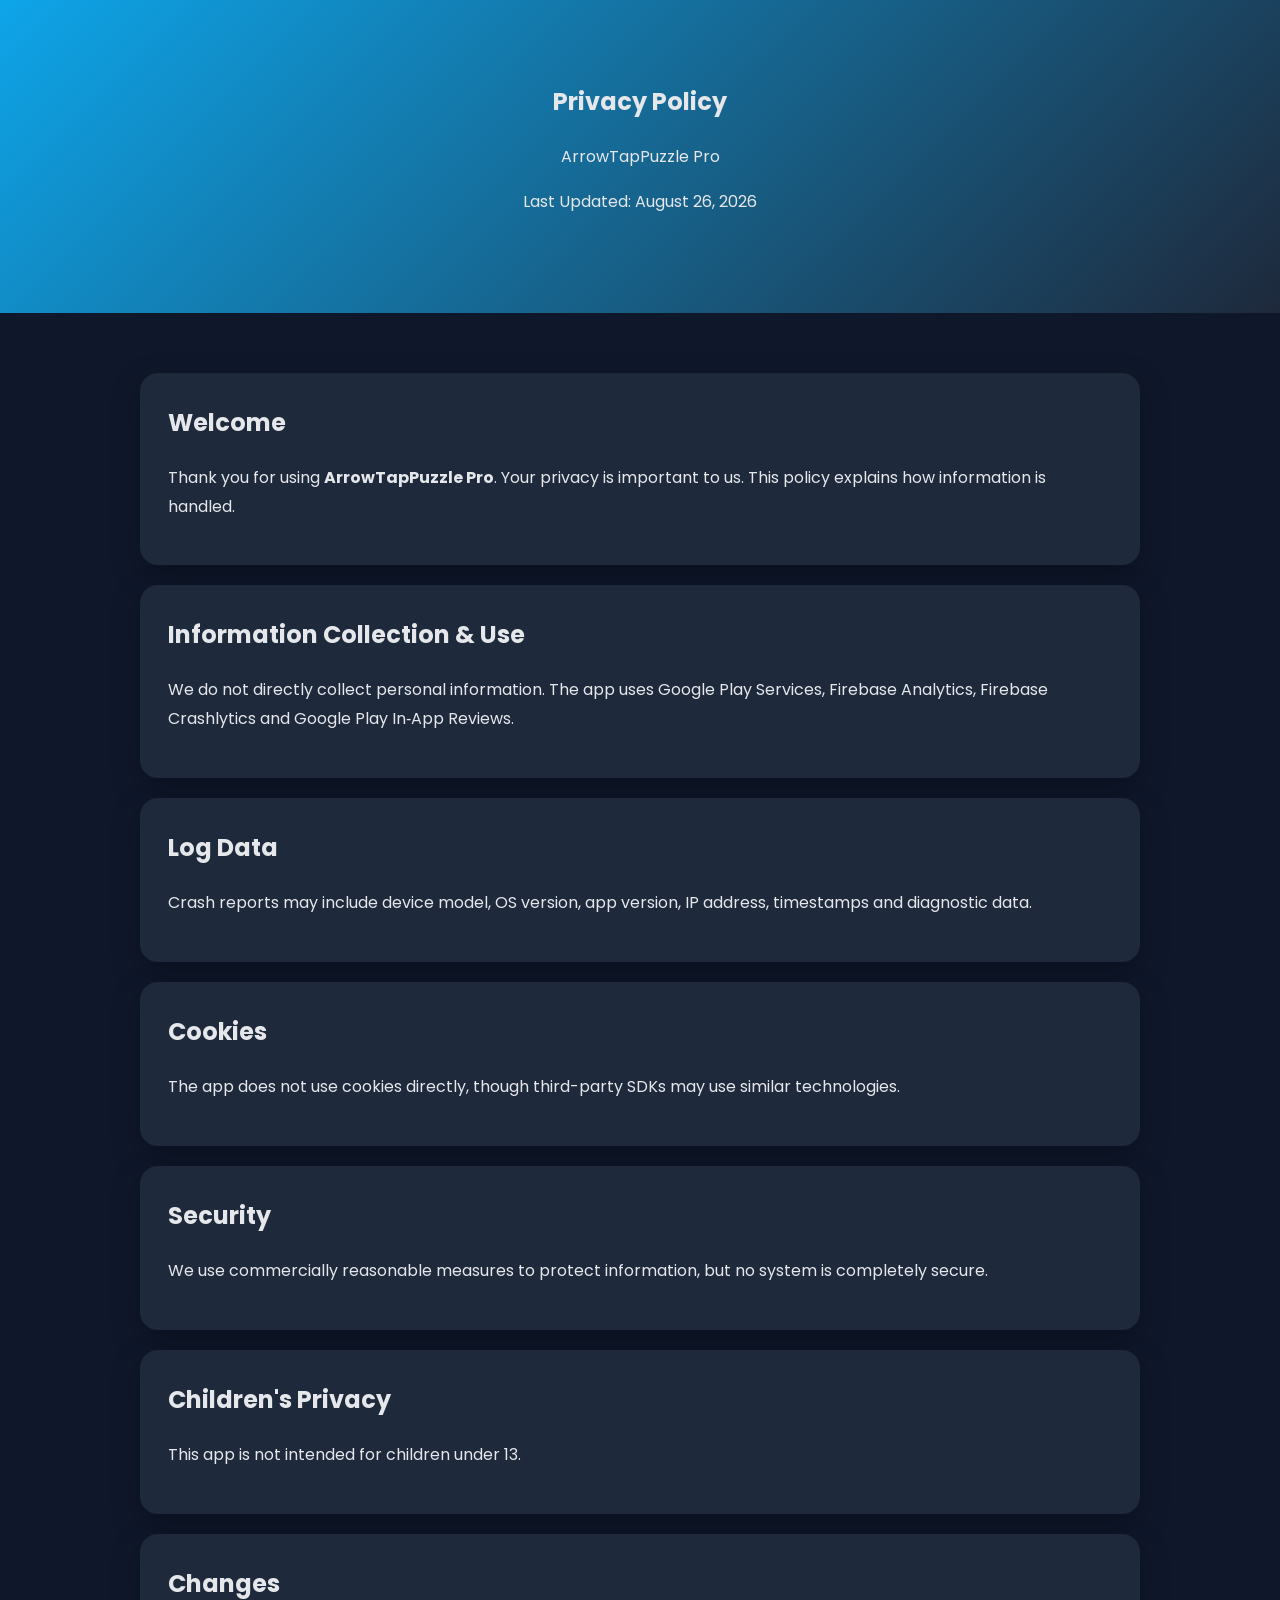
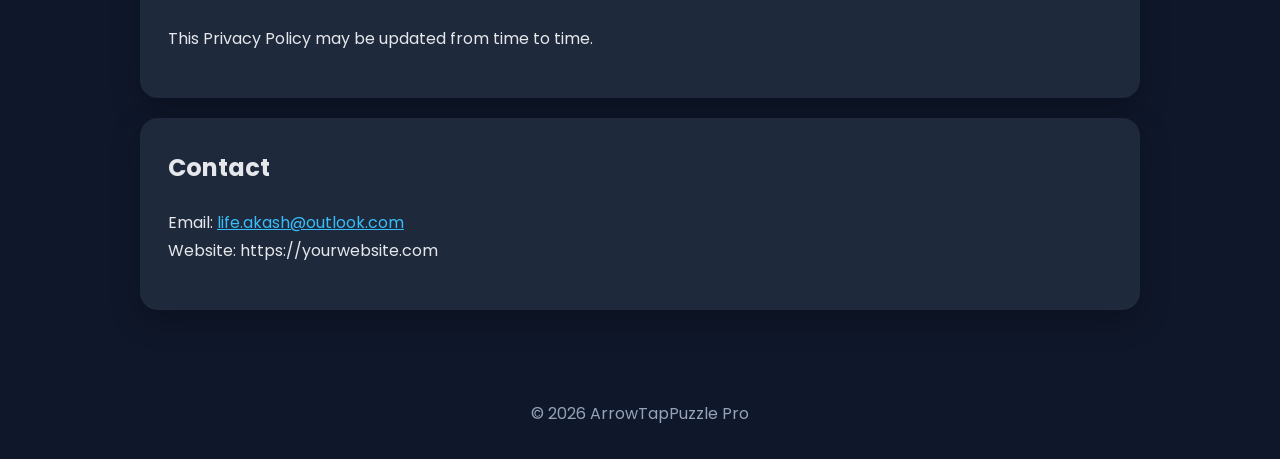
==== Privacy_Policy.html @ c5447c89 "Add files via upload" ====
<!DOCTYPE html><html lang="en"><head><meta charset="UTF-8"><meta name="viewport" content="width=device-width, initial-scale=1.0"><title>Privacy Policy | ArrowTapPuzzle Pro</title><link href="https://fonts.googleapis.com/css2?family=Poppins:wght@300;400;500;600;700&display=swap" rel="stylesheet"><style>body{margin:0;font-family:Poppins,sans-serif;background:#0f172a;color:#e5e7eb;line-height:1.8}.hero{padding:80px 20px;text-align:center;background:linear-gradient(135deg,#0ea5e9,#1e293b)}.container{max-width:1000px;margin:auto;padding:40px 20px}.card{background:#1e293b;padding:28px;border-radius:18px;margin:20px 0;box-shadow:0 10px 30px rgba(0,0,0,.25)}h1,h2{margin-top:0}a{color:#38bdf8}footer{text-align:center;padding:30px;color:#94a3b8}</style></head><body><section class="hero"><h1>Privacy Policy</h1><p>ArrowTapPuzzle Pro</p><p>Last Updated: August 26, 2026</p></section><div class="container"><div class="card"><h2>Welcome</h2><p>Thank you for using <b>ArrowTapPuzzle Pro</b>. Your privacy is important to us. This policy explains how information is handled.</p></div><div class="card"><h2>Information Collection & Use</h2><p>We do not directly collect personal information. The app uses Google Play Services, Firebase Analytics, Firebase Crashlytics and Google Play In‑App Reviews.</p></div><div class="card"><h2>Log Data</h2><p>Crash reports may include device model, OS version, app version, IP address, timestamps and diagnostic data.</p></div><div class="card"><h2>Cookies</h2><p>The app does not use cookies directly, though third-party SDKs may use similar technologies.</p></div><div class="card"><h2>Security</h2><p>We use commercially reasonable measures to protect information, but no system is completely secure.</p></div><div class="card"><h2>Children's Privacy</h2><p>This app is not intended for children under 13.</p></div><div class="card"><h2>Changes</h2><p>This Privacy Policy may be updated from time to time.</p></div><div class="card"><h2>Contact</h2><p>Email: <a href="mailto:life.akash@outlook.com">life.akash@outlook.com</a><br>Website: https://yourwebsite.com</p></div></div><footer>© 2026 ArrowTapPuzzle Pro</footer></body></html>
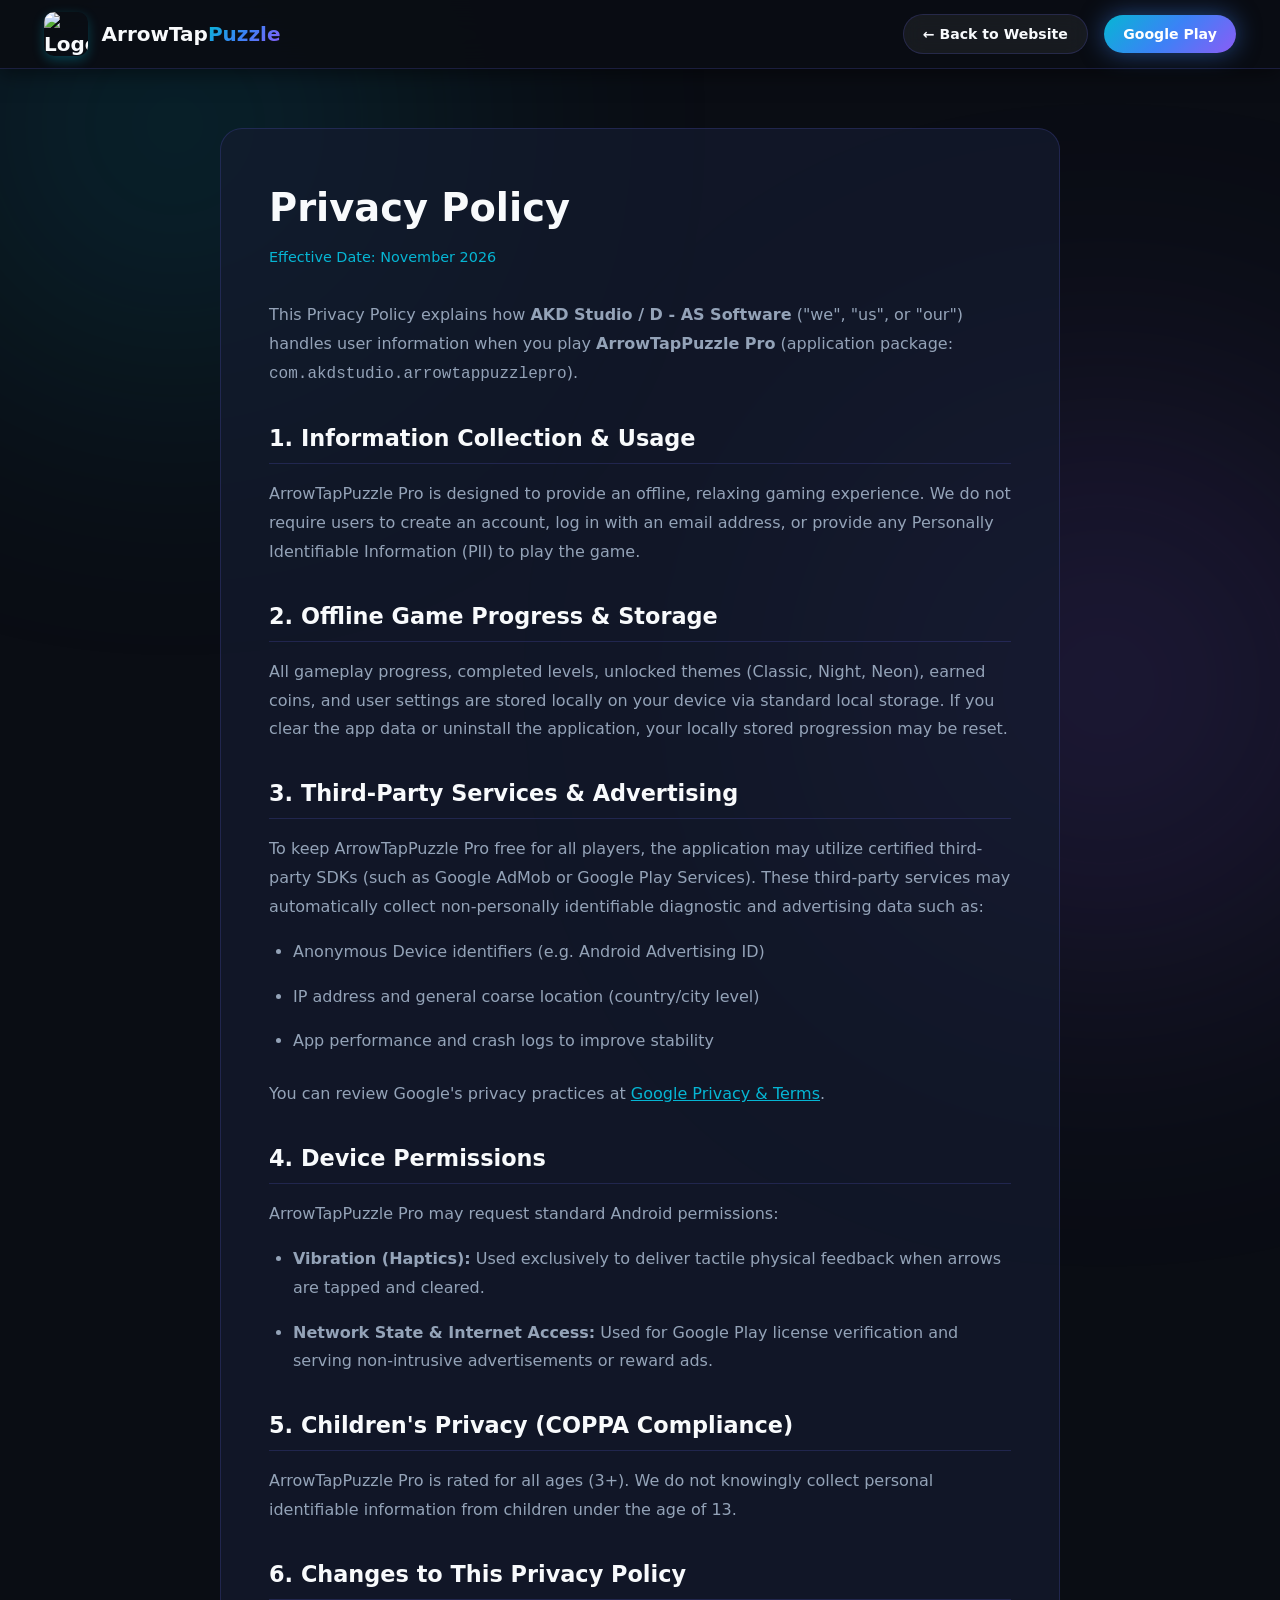
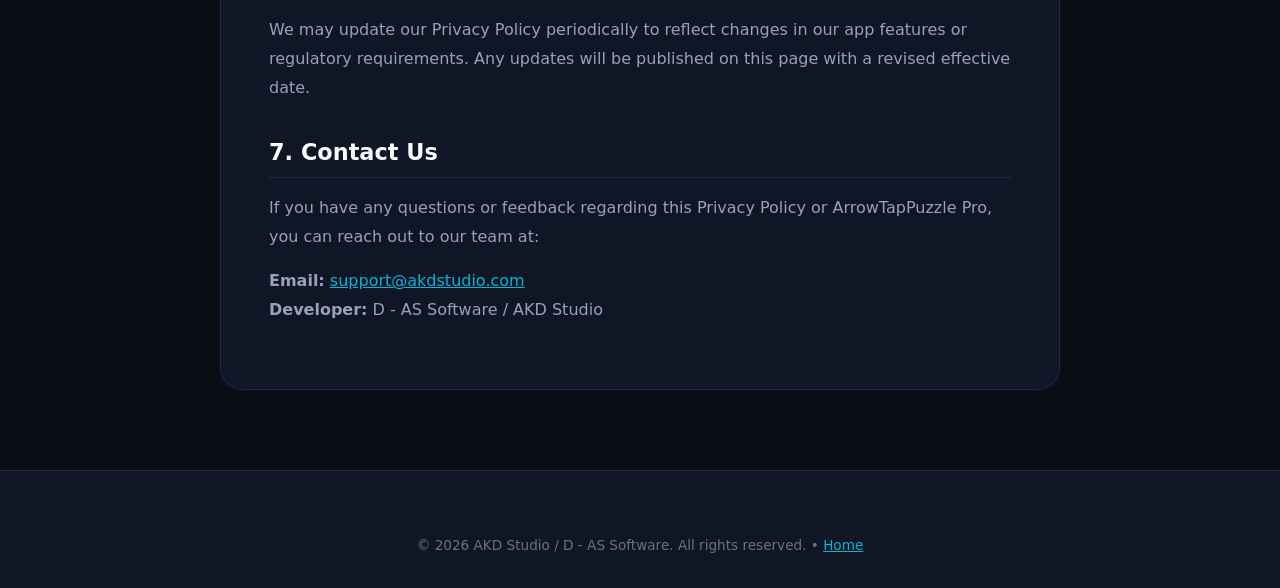
==== commit 0a612d4d: "Add files via upload" ====
--- a/Privacy_Policy.html
+++ b/Privacy_Policy.html
@@ -1 +1,137 @@
-<!DOCTYPE html><html lang="en"><head><meta charset="UTF-8"><meta name="viewport" content="width=device-width, initial-scale=1.0"><title>Privacy Policy | ArrowTapPuzzle Pro</title><link href="https://fonts.googleapis.com/css2?family=Poppins:wght@300;400;500;600;700&display=swap" rel="stylesheet"><style>body{margin:0;font-family:Poppins,sans-serif;background:#0f172a;color:#e5e7eb;line-height:1.8}.hero{padding:80px 20px;text-align:center;background:linear-gradient(135deg,#0ea5e9,#1e293b)}.container{max-width:1000px;margin:auto;padding:40px 20px}.card{background:#1e293b;padding:28px;border-radius:18px;margin:20px 0;box-shadow:0 10px 30px rgba(0,0,0,.25)}h1,h2{margin-top:0}a{color:#38bdf8}footer{text-align:center;padding:30px;color:#94a3b8}</style></head><body><section class="hero"><h1>Privacy Policy</h1><p>ArrowTapPuzzle Pro</p><p>Last Updated: August 26, 2026</p></section><div class="container"><div class="card"><h2>Welcome</h2><p>Thank you for using <b>ArrowTapPuzzle Pro</b>. Your privacy is important to us. This policy explains how information is handled.</p></div><div class="card"><h2>Information Collection & Use</h2><p>We do not directly collect personal information. The app uses Google Play Services, Firebase Analytics, Firebase Crashlytics and Google Play In‑App Reviews.</p></div><div class="card"><h2>Log Data</h2><p>Crash reports may include device model, OS version, app version, IP address, timestamps and diagnostic data.</p></div><div class="card"><h2>Cookies</h2><p>The app does not use cookies directly, though third-party SDKs may use similar technologies.</p></div><div class="card"><h2>Security</h2><p>We use commercially reasonable measures to protect information, but no system is completely secure.</p></div><div class="card"><h2>Children's Privacy</h2><p>This app is not intended for children under 13.</p></div><div class="card"><h2>Changes</h2><p>This Privacy Policy may be updated from time to time.</p></div><div class="card"><h2>Contact</h2><p>Email: <a href="mailto:life.akash@outlook.com">life.akash@outlook.com</a><br>Website: https://yourwebsite.com</p></div></div><footer>© 2026 ArrowTapPuzzle Pro</footer></body></html>+<!DOCTYPE html>
+<html lang="en">
+<head>
+  <meta charset="UTF-8">
+  <meta name="viewport" content="width=device-width, initial-scale=1.0">
+  <title>Privacy Policy - ArrowTapPuzzle Pro</title>
+  <meta name="description" content="Privacy Policy for ArrowTapPuzzle Pro (com.akdstudio.arrowtappuzzlepro)">
+  <link rel="icon" type="image/png" href="https://play-lh.googleusercontent.com/m6zwbl6-ZZ74ELVn5tqsZUMIg59oqD9BZjt9ndrEFXfVTZYl0eGD8OuS9MTzRPsv-x-ZhqtWP7aTxwSK3UlO8w=s128">
+  <link rel="stylesheet" href="style.css">
+  <style>
+    .legal-content {
+      max-width: 840px;
+      margin: 8rem auto 5rem;
+      background: var(--bg-card);
+      border: 1px solid var(--border-color);
+      border-radius: var(--radius-lg);
+      padding: 3rem;
+    }
+    .legal-content h1 {
+      font-size: 2.4rem;
+      margin-bottom: 0.5rem;
+    }
+    .legal-content .last-updated {
+      color: var(--accent-cyan);
+      font-size: 0.9rem;
+      margin-bottom: 2rem;
+    }
+    .legal-content h2 {
+      font-size: 1.4rem;
+      margin: 2rem 0 1rem;
+      color: var(--text-main);
+      border-bottom: 1px solid var(--border-color);
+      padding-bottom: 0.4rem;
+    }
+    .legal-content p, .legal-content li {
+      color: var(--text-muted);
+      font-size: 1rem;
+      line-height: 1.8;
+      margin-bottom: 1rem;
+    }
+    .legal-content ul {
+      margin-left: 1.5rem;
+      margin-bottom: 1.5rem;
+    }
+  </style>
+</head>
+<body>
+
+  <!-- Navigation -->
+  <nav class="navbar scrolled">
+    <div class="container nav-content">
+      <a href="index.html" class="brand">
+        <img src="https://play-lh.googleusercontent.com/m6zwbl6-ZZ74ELVn5tqsZUMIg59oqD9BZjt9ndrEFXfVTZYl0eGD8OuS9MTzRPsv-x-ZhqtWP7aTxwSK3UlO8w=s128" alt="Logo" class="brand-icon">
+        <span class="brand-name">ArrowTap<span>Puzzle</span></span>
+      </a>
+
+      <div class="nav-actions">
+        <a href="index.html" class="btn btn-secondary" style="padding: 0.5rem 1.2rem; font-size: 0.88rem;">
+          ← Back to Website
+        </a>
+        <a href="https://play.google.com/store/apps/details?id=com.akdstudio.arrowtappuzzlepro" target="_blank" rel="noopener" class="btn btn-primary" style="padding: 0.5rem 1.2rem; font-size: 0.88rem;">
+          Google Play
+        </a>
+      </div>
+    </div>
+  </nav>
+
+  <!-- Legal Content -->
+  <main class="container">
+    <div class="legal-content">
+      <h1>Privacy Policy</h1>
+      <div class="last-updated">Effective Date: November 2026</div>
+
+      <p>
+        This Privacy Policy explains how <strong>AKD Studio / D - AS Software</strong> ("we", "us", or "our") handles user information when you play <strong>ArrowTapPuzzle Pro</strong> (application package: <code>com.akdstudio.arrowtappuzzlepro</code>).
+      </p>
+
+      <h2>1. Information Collection & Usage</h2>
+      <p>
+        ArrowTapPuzzle Pro is designed to provide an offline, relaxing gaming experience. We do not require users to create an account, log in with an email address, or provide any Personally Identifiable Information (PII) to play the game.
+      </p>
+
+      <h2>2. Offline Game Progress & Storage</h2>
+      <p>
+        All gameplay progress, completed levels, unlocked themes (Classic, Night, Neon), earned coins, and user settings are stored locally on your device via standard local storage. If you clear the app data or uninstall the application, your locally stored progression may be reset.
+      </p>
+
+      <h2>3. Third-Party Services & Advertising</h2>
+      <p>
+        To keep ArrowTapPuzzle Pro free for all players, the application may utilize certified third-party SDKs (such as Google AdMob or Google Play Services). These third-party services may automatically collect non-personally identifiable diagnostic and advertising data such as:
+      </p>
+      <ul>
+        <li>Anonymous Device identifiers (e.g. Android Advertising ID)</li>
+        <li>IP address and general coarse location (country/city level)</li>
+        <li>App performance and crash logs to improve stability</li>
+      </ul>
+      <p>
+        You can review Google's privacy practices at <a href="https://policies.google.com/privacy" target="_blank" rel="noopener" style="color:var(--accent-cyan);">Google Privacy &amp; Terms</a>.
+      </p>
+
+      <h2>4. Device Permissions</h2>
+      <p>ArrowTapPuzzle Pro may request standard Android permissions:</p>
+      <ul>
+        <li><strong>Vibration (Haptics):</strong> Used exclusively to deliver tactile physical feedback when arrows are tapped and cleared.</li>
+        <li><strong>Network State &amp; Internet Access:</strong> Used for Google Play license verification and serving non-intrusive advertisements or reward ads.</li>
+      </ul>
+
+      <h2>5. Children's Privacy (COPPA Compliance)</h2>
+      <p>
+        ArrowTapPuzzle Pro is rated for all ages (3+). We do not knowingly collect personal identifiable information from children under the age of 13.
+      </p>
+
+      <h2>6. Changes to This Privacy Policy</h2>
+      <p>
+        We may update our Privacy Policy periodically to reflect changes in our app features or regulatory requirements. Any updates will be published on this page with a revised effective date.
+      </p>
+
+      <h2>7. Contact Us</h2>
+      <p>
+        If you have any questions or feedback regarding this Privacy Policy or ArrowTapPuzzle Pro, you can reach out to our team at:
+      </p>
+      <p>
+        <strong>Email:</strong> <a href="mailto:support@akdstudio.com" style="color:var(--accent-cyan);">support@akdstudio.com</a><br>
+        <strong>Developer:</strong> D - AS Software / AKD Studio
+      </p>
+    </div>
+  </main>
+
+  <!-- Footer -->
+  <footer class="footer">
+    <div class="container" style="text-align: center; font-size: 0.85rem; color: var(--text-dim);">
+      &copy; 2026 AKD Studio / D - AS Software. All rights reserved. &bull; <a href="index.html" style="color:var(--accent-cyan);">Home</a>
+    </div>
+  </footer>
+
+</body>
+</html>
--- a/style.css
+++ b/style.css
@@ -0,0 +1,1322 @@
+/* ==========================================================================
+   ArrowTapPuzzle Pro - Premium Landing Page Stylesheet
+   Themes: Neon (Default), Night (Dark Minimal), Classic (Warm Vibrant)
+   ========================================================================== */
+
+:root {
+  /* Neon Theme (Default) */
+  --bg-primary: #0a0d14;
+  --bg-secondary: #101624;
+  --bg-card: rgba(20, 28, 48, 0.7);
+  --bg-card-hover: rgba(28, 40, 70, 0.85);
+  --border-color: rgba(99, 102, 241, 0.2);
+  --border-glow: rgba(99, 102, 241, 0.4);
+  
+  --text-main: #f8fafc;
+  --text-muted: #94a3b8;
+  --text-dim: #64748b;
+  
+  --accent-cyan: #06b6d4;
+  --accent-blue: #3b82f6;
+  --accent-purple: #8b5cf6;
+  --accent-emerald: #10b981;
+  --accent-amber: #f59e0b;
+  --accent-rose: #f43f5e;
+  
+  --primary-gradient: linear-gradient(135deg, #06b6d4 0%, #3b82f6 50%, #8b5cf6 100%);
+  --button-glow: 0 0 25px rgba(59, 130, 246, 0.5);
+  
+  --font-sans: 'Inter', system-ui, -apple-system, BlinkMacSystemFont, "Segoe UI", Roboto, sans-serif;
+  --radius-sm: 8px;
+  --radius-md: 14px;
+  --radius-lg: 22px;
+  --radius-full: 9999px;
+  
+  --shadow-sm: 0 4px 6px -1px rgba(0, 0, 0, 0.3);
+  --shadow-md: 0 10px 25px -5px rgba(0, 0, 0, 0.5);
+  --shadow-lg: 0 20px 40px -10px rgba(0, 0, 0, 0.6);
+  --shadow-glow: 0 0 35px rgba(6, 182, 212, 0.25);
+  
+  --transition: all 0.3s cubic-bezier(0.16, 1, 0.3, 1);
+}
+
+/* Night Theme */
+[data-theme="night"] {
+  --bg-primary: #050608;
+  --bg-secondary: #0d0f14;
+  --bg-card: rgba(18, 20, 28, 0.85);
+  --bg-card-hover: rgba(26, 30, 42, 0.95);
+  --border-color: rgba(255, 255, 255, 0.08);
+  --border-glow: rgba(255, 255, 255, 0.2);
+  --accent-cyan: #38bdf8;
+  --accent-blue: #60a5fa;
+  --accent-purple: #a78bfa;
+  --primary-gradient: linear-gradient(135deg, #475569 0%, #1e293b 100%);
+  --button-glow: 0 0 20px rgba(255, 255, 255, 0.15);
+}
+
+/* Classic Theme */
+[data-theme="classic"] {
+  --bg-primary: #0f172a;
+  --bg-secondary: #1e293b;
+  --bg-card: rgba(30, 41, 59, 0.75);
+  --bg-card-hover: rgba(51, 65, 85, 0.9);
+  --border-color: rgba(245, 158, 11, 0.2);
+  --border-glow: rgba(245, 158, 11, 0.4);
+  --accent-cyan: #f59e0b;
+  --accent-blue: #ef4444;
+  --accent-purple: #ec4899;
+  --primary-gradient: linear-gradient(135deg, #f59e0b 0%, #f97316 50%, #ef4444 100%);
+  --button-glow: 0 0 25px rgba(245, 158, 11, 0.4);
+}
+
+/* Reset & Base */
+*, *::before, *::after {
+  box-sizing: border-box;
+  margin: 0;
+  padding: 0;
+}
+
+html {
+  scroll-behavior: smooth;
+  font-size: 16px;
+}
+
+body {
+  font-family: var(--font-sans);
+  background-color: var(--bg-primary);
+  color: var(--text-main);
+  line-height: 1.6;
+  overflow-x: hidden;
+  transition: background-color 0.4s ease, color 0.4s ease;
+  position: relative;
+}
+
+/* Animated Ambient Glow Background */
+body::before, body::after {
+  content: '';
+  position: fixed;
+  border-radius: 50%;
+  pointer-events: none;
+  z-index: 0;
+  filter: blur(140px);
+  opacity: 0.25;
+  transition: all 0.5s ease;
+}
+
+body::before {
+  top: -150px;
+  left: -100px;
+  width: 550px;
+  height: 550px;
+  background: radial-gradient(circle, var(--accent-cyan), transparent);
+}
+
+body::after {
+  top: 40%;
+  right: -150px;
+  width: 650px;
+  height: 650px;
+  background: radial-gradient(circle, var(--accent-purple), transparent);
+}
+
+/* Container */
+.container {
+  width: 100%;
+  max-width: 1240px;
+  margin: 0 auto;
+  padding: 0 1.5rem;
+  position: relative;
+  z-index: 1;
+}
+
+/* Navigation */
+.navbar {
+  position: fixed;
+  top: 0;
+  left: 0;
+  width: 100%;
+  z-index: 1000;
+  padding: 1rem 0;
+  background: rgba(10, 13, 20, 0.8);
+  backdrop-filter: blur(16px);
+  -webkit-backdrop-filter: blur(16px);
+  border-bottom: 1px solid var(--border-color);
+  transition: var(--transition);
+}
+
+.navbar.scrolled {
+  padding: 0.75rem 0;
+  background: rgba(10, 13, 20, 0.95);
+  box-shadow: 0 4px 20px rgba(0, 0, 0, 0.5);
+}
+
+.nav-content {
+  display: flex;
+  align-items: center;
+  justify-content: space-between;
+}
+
+.brand {
+  display: flex;
+  align-items: center;
+  gap: 0.85rem;
+  text-decoration: none;
+  color: var(--text-main);
+  font-weight: 700;
+  font-size: 1.25rem;
+}
+
+.brand-icon {
+  width: 44px;
+  height: 44px;
+  border-radius: 10px;
+  box-shadow: 0 4px 12px rgba(6, 182, 212, 0.3);
+  object-fit: cover;
+  transition: transform 0.3s ease;
+}
+
+.brand:hover .brand-icon {
+  transform: rotate(-8deg) scale(1.05);
+}
+
+.brand-name span {
+  background: var(--primary-gradient);
+  -webkit-background-clip: text;
+  -webkit-text-fill-color: transparent;
+}
+
+.nav-links {
+  display: flex;
+  align-items: center;
+  list-style: none;
+  gap: 1.8rem;
+}
+
+.nav-link {
+  color: var(--text-muted);
+  text-decoration: none;
+  font-size: 0.95rem;
+  font-weight: 500;
+  transition: color 0.2s ease;
+  position: relative;
+}
+
+.nav-link:hover, .nav-link.active {
+  color: var(--text-main);
+}
+
+.nav-link::after {
+  content: '';
+  position: absolute;
+  bottom: -4px;
+  left: 0;
+  width: 0%;
+  height: 2px;
+  background: var(--accent-cyan);
+  transition: width 0.3s ease;
+  border-radius: 2px;
+}
+
+.nav-link:hover::after {
+  width: 100%;
+}
+
+.nav-actions {
+  display: flex;
+  align-items: center;
+  gap: 1rem;
+}
+
+/* Theme Selector Pills */
+.theme-picker {
+  display: flex;
+  background: rgba(255, 255, 255, 0.05);
+  border: 1px solid var(--border-color);
+  border-radius: var(--radius-full);
+  padding: 3px;
+  gap: 2px;
+}
+
+.theme-btn {
+  background: transparent;
+  border: none;
+  color: var(--text-dim);
+  padding: 4px 10px;
+  font-size: 0.75rem;
+  font-weight: 600;
+  border-radius: var(--radius-full);
+  cursor: pointer;
+  transition: var(--transition);
+}
+
+.theme-btn:hover {
+  color: var(--text-main);
+}
+
+.theme-btn.active {
+  background: var(--bg-card-hover);
+  color: var(--accent-cyan);
+  box-shadow: 0 2px 6px rgba(0, 0, 0, 0.3);
+}
+
+/* Buttons */
+.btn {
+  display: inline-flex;
+  align-items: center;
+  justify-content: center;
+  gap: 0.6rem;
+  padding: 0.75rem 1.6rem;
+  font-size: 0.95rem;
+  font-weight: 600;
+  border-radius: var(--radius-full);
+  text-decoration: none;
+  cursor: pointer;
+  transition: var(--transition);
+  border: none;
+}
+
+.btn-primary {
+  background: var(--primary-gradient);
+  color: #fff;
+  box-shadow: var(--button-glow);
+}
+
+.btn-primary:hover {
+  transform: translateY(-2px);
+  box-shadow: 0 0 35px rgba(59, 130, 246, 0.7);
+}
+
+.btn-secondary {
+  background: rgba(255, 255, 255, 0.06);
+  color: var(--text-main);
+  border: 1px solid var(--border-color);
+  backdrop-filter: blur(10px);
+}
+
+.btn-secondary:hover {
+  background: rgba(255, 255, 255, 0.12);
+  border-color: var(--border-glow);
+  transform: translateY(-2px);
+}
+
+.btn-playstore {
+  background: #000;
+  color: #fff;
+  border: 1px solid rgba(255, 255, 255, 0.25);
+  padding: 0.65rem 1.4rem;
+  border-radius: 12px;
+  display: inline-flex;
+  align-items: center;
+  gap: 0.8rem;
+  text-align: left;
+  box-shadow: 0 6px 20px rgba(0, 0, 0, 0.4);
+}
+
+.btn-playstore:hover {
+  border-color: #34d399;
+  transform: translateY(-2px);
+  box-shadow: 0 8px 25px rgba(52, 211, 153, 0.25);
+}
+
+.btn-playstore svg {
+  width: 28px;
+  height: 28px;
+  flex-shrink: 0;
+}
+
+.btn-playstore .btn-text-small {
+  display: block;
+  font-size: 0.7rem;
+  text-transform: uppercase;
+  letter-spacing: 0.05em;
+  color: #94a3b8;
+  line-height: 1;
+}
+
+.btn-playstore .btn-text-large {
+  display: block;
+  font-size: 1.1rem;
+  font-weight: 700;
+  line-height: 1.2;
+}
+
+/* Mobile Nav Toggle */
+.mobile-toggle {
+  display: none;
+  background: none;
+  border: none;
+  color: var(--text-main);
+  font-size: 1.5rem;
+  cursor: pointer;
+}
+
+/* Hero Section */
+.hero {
+  padding: 9.5rem 0 5rem;
+  min-height: 90vh;
+  display: flex;
+  align-items: center;
+  position: relative;
+}
+
+.hero-grid {
+  display: grid;
+  grid-template-columns: 1.15fr 0.85fr;
+  gap: 3.5rem;
+  align-items: center;
+}
+
+.hero-badge {
+  display: inline-flex;
+  align-items: center;
+  gap: 0.5rem;
+  background: rgba(6, 182, 212, 0.1);
+  border: 1px solid rgba(6, 182, 212, 0.3);
+  color: var(--accent-cyan);
+  padding: 0.4rem 1rem;
+  border-radius: var(--radius-full);
+  font-size: 0.85rem;
+  font-weight: 600;
+  margin-bottom: 1.5rem;
+}
+
+.hero-badge .star {
+  color: #facc15;
+}
+
+.hero-title {
+  font-size: 3.4rem;
+  font-weight: 800;
+  line-height: 1.15;
+  letter-spacing: -0.02em;
+  margin-bottom: 1.25rem;
+}
+
+.hero-title .gradient-text {
+  background: var(--primary-gradient);
+  -webkit-background-clip: text;
+  -webkit-text-fill-color: transparent;
+  display: inline-block;
+}
+
+.hero-subtitle {
+  font-size: 1.15rem;
+  color: var(--text-muted);
+  line-height: 1.7;
+  margin-bottom: 2.2rem;
+  max-width: 580px;
+}
+
+.hero-cta {
+  display: flex;
+  flex-wrap: wrap;
+  align-items: center;
+  gap: 1.25rem;
+  margin-bottom: 2.5rem;
+}
+
+.hero-stats {
+  display: flex;
+  align-items: center;
+  gap: 2rem;
+  padding-top: 1.5rem;
+  border-top: 1px solid var(--border-color);
+}
+
+.stat-item {
+  display: flex;
+  flex-direction: column;
+}
+
+.stat-value {
+  font-size: 1.6rem;
+  font-weight: 800;
+  color: var(--text-main);
+  display: flex;
+  align-items: center;
+  gap: 0.3rem;
+}
+
+.stat-value span {
+  color: #facc15;
+}
+
+.stat-label {
+  font-size: 0.8rem;
+  color: var(--text-muted);
+  text-transform: uppercase;
+  letter-spacing: 0.05em;
+}
+
+/* Phone Mockup in Hero */
+.hero-visual {
+  position: relative;
+  display: flex;
+  justify-content: center;
+  align-items: center;
+}
+
+.phone-mockup-wrapper {
+  position: relative;
+  width: 290px;
+  perspective: 1000px;
+}
+
+.phone-mockup {
+  position: relative;
+  background: #000;
+  border-radius: 46px;
+  padding: 12px;
+  box-shadow: 0 25px 60px -15px rgba(0, 0, 0, 0.9), 0 0 40px rgba(6, 182, 212, 0.25);
+  border: 4px solid #2d3748;
+  transform: rotate(-3deg) translateY(0);
+  transition: transform 0.5s ease;
+  overflow: hidden;
+}
+
+.phone-mockup:hover {
+  transform: rotate(0deg) scale(1.02);
+}
+
+.phone-screen {
+  border-radius: 36px;
+  overflow: hidden;
+  background: #0d1117;
+  position: relative;
+  aspect-ratio: 9/19.5;
+}
+
+.phone-screen img {
+  width: 100%;
+  height: 100%;
+  object-fit: cover;
+  display: block;
+}
+
+.phone-notch {
+  position: absolute;
+  top: 18px;
+  left: 50%;
+  transform: translateX(-50%);
+  width: 80px;
+  height: 18px;
+  background: #000;
+  border-radius: 20px;
+  z-index: 10;
+}
+
+/* Floating interactive badges around phone */
+.floating-badge {
+  position: absolute;
+  background: rgba(16, 22, 36, 0.85);
+  backdrop-filter: blur(12px);
+  border: 1px solid var(--border-color);
+  padding: 0.75rem 1rem;
+  border-radius: var(--radius-md);
+  box-shadow: var(--shadow-md);
+  display: flex;
+  align-items: center;
+  gap: 0.75rem;
+  font-size: 0.85rem;
+  font-weight: 600;
+  animation: float 4s ease-in-out infinite;
+  z-index: 5;
+}
+
+.floating-badge.badge-1 {
+  top: 15%;
+  left: -40px;
+  animation-delay: 0s;
+}
+
+.floating-badge.badge-2 {
+  bottom: 20%;
+  right: -35px;
+  animation-delay: 2s;
+}
+
+.badge-icon {
+  width: 36px;
+  height: 36px;
+  border-radius: 8px;
+  display: flex;
+  align-items: center;
+  justify-content: center;
+  font-size: 1.1rem;
+}
+
+.badge-1 .badge-icon {
+  background: rgba(16, 185, 129, 0.2);
+  color: #10b981;
+}
+
+.badge-2 .badge-icon {
+  background: rgba(245, 158, 11, 0.2);
+  color: #f59e0b;
+}
+
+@keyframes float {
+  0%, 100% { transform: translateY(0); }
+  50% { transform: translateY(-12px); }
+}
+
+/* Section Header */
+.section {
+  padding: 6rem 0;
+  position: relative;
+}
+
+.section-header {
+  text-align: center;
+  max-width: 680px;
+  margin: 0 auto 3.5rem;
+}
+
+.section-tag {
+  display: inline-block;
+  color: var(--accent-cyan);
+  font-size: 0.85rem;
+  font-weight: 700;
+  text-transform: uppercase;
+  letter-spacing: 0.1em;
+  margin-bottom: 0.6rem;
+}
+
+.section-title {
+  font-size: 2.4rem;
+  font-weight: 800;
+  line-height: 1.2;
+  margin-bottom: 1rem;
+}
+
+.section-desc {
+  color: var(--text-muted);
+  font-size: 1.05rem;
+}
+
+/* Interactive Demo / Playable Widget */
+.demo-section {
+  background: linear-gradient(180deg, transparent, rgba(16, 22, 36, 0.5), transparent);
+}
+
+.demo-card {
+  background: var(--bg-card);
+  border: 1px solid var(--border-color);
+  border-radius: var(--radius-lg);
+  padding: 2.5rem;
+  box-shadow: var(--shadow-lg), var(--shadow-glow);
+  display: grid;
+  grid-template-columns: 1fr 1fr;
+  gap: 3rem;
+  align-items: center;
+  position: relative;
+  overflow: hidden;
+}
+
+.demo-info h3 {
+  font-size: 1.8rem;
+  font-weight: 700;
+  margin-bottom: 1rem;
+}
+
+.demo-info p {
+  color: var(--text-muted);
+  margin-bottom: 1.5rem;
+}
+
+.demo-instructions {
+  list-style: none;
+  display: flex;
+  flex-direction: column;
+  gap: 0.75rem;
+  margin-bottom: 2rem;
+}
+
+.demo-instructions li {
+  display: flex;
+  align-items: center;
+  gap: 0.75rem;
+  font-size: 0.95rem;
+  color: var(--text-main);
+}
+
+.demo-instructions li i {
+  color: var(--accent-emerald);
+}
+
+.demo-controls {
+  display: flex;
+  align-items: center;
+  gap: 1rem;
+  flex-wrap: wrap;
+}
+
+.demo-board-wrapper {
+  display: flex;
+  flex-direction: column;
+  align-items: center;
+  justify-content: center;
+  background: rgba(10, 13, 20, 0.75);
+  border: 2px dashed var(--border-color);
+  border-radius: var(--radius-md);
+  padding: 2rem;
+  position: relative;
+}
+
+.board-status {
+  margin-bottom: 1.25rem;
+  font-size: 0.95rem;
+  font-weight: 600;
+  color: var(--accent-cyan);
+  display: flex;
+  align-items: center;
+  gap: 0.5rem;
+}
+
+.arrow-board {
+  display: grid;
+  grid-template-columns: repeat(4, 58px);
+  grid-template-rows: repeat(4, 58px);
+  gap: 10px;
+  position: relative;
+}
+
+.arrow-tile {
+  background: #1e293b;
+  border: 1px solid rgba(255, 255, 255, 0.1);
+  border-radius: 12px;
+  display: flex;
+  align-items: center;
+  justify-content: center;
+  font-size: 1.6rem;
+  cursor: pointer;
+  color: #fff;
+  transition: transform 0.25s cubic-bezier(0.34, 1.56, 0.64, 1), background-color 0.2s ease, opacity 0.3s ease;
+  user-select: none;
+  box-shadow: 0 4px 10px rgba(0, 0, 0, 0.3);
+  position: relative;
+}
+
+.arrow-tile:hover {
+  transform: scale(1.08);
+  border-color: var(--accent-cyan);
+  box-shadow: 0 0 15px rgba(6, 182, 212, 0.4);
+}
+
+.arrow-tile.tile-empty {
+  background: transparent;
+  border-color: transparent;
+  cursor: default;
+  box-shadow: none;
+  pointer-events: none;
+}
+
+/* Arrow Flying Keyframes */
+.fly-up {
+  transform: translateY(-250px) scale(0.5) !important;
+  opacity: 0 !important;
+}
+
+.fly-down {
+  transform: translateY(250px) scale(0.5) !important;
+  opacity: 0 !important;
+}
+
+.fly-left {
+  transform: translateX(-250px) scale(0.5) !important;
+  opacity: 0 !important;
+}
+
+.fly-right {
+  transform: translateX(250px) scale(0.5) !important;
+  opacity: 0 !important;
+}
+
+/* Shake / Blocked feedback */
+.tile-blocked {
+  animation: shake 0.35s cubic-bezier(0.36, 0.07, 0.19, 0.97) both;
+  border-color: var(--accent-rose) !important;
+  background-color: rgba(244, 63, 94, 0.2) !important;
+}
+
+@keyframes shake {
+  10%, 90% { transform: translate3d(-2px, 0, 0); }
+  20%, 80% { transform: translate3d(3px, 0, 0); }
+  30%, 50%, 70% { transform: translate3d(-4px, 0, 0); }
+  40%, 60% { transform: translate3d(4px, 0, 0); }
+}
+
+.board-win-overlay {
+  position: absolute;
+  inset: 0;
+  background: rgba(10, 13, 20, 0.92);
+  backdrop-filter: blur(8px);
+  border-radius: var(--radius-md);
+  display: none;
+  flex-direction: column;
+  align-items: center;
+  justify-content: center;
+  text-align: center;
+  padding: 1.5rem;
+  z-index: 20;
+}
+
+.board-win-overlay.active {
+  display: flex;
+  animation: fadeIn 0.4s ease forwards;
+}
+
+.board-win-overlay h4 {
+  font-size: 1.7rem;
+  color: #10b981;
+  margin-bottom: 0.5rem;
+}
+
+.board-win-overlay p {
+  color: var(--text-muted);
+  font-size: 0.95rem;
+  margin-bottom: 1.25rem;
+}
+
+@keyframes fadeIn {
+  from { opacity: 0; transform: scale(0.9); }
+  to { opacity: 1; transform: scale(1); }
+}
+
+/* How to Play Steps */
+.how-steps-grid {
+  display: grid;
+  grid-template-columns: repeat(3, 1fr);
+  gap: 2rem;
+}
+
+.step-card {
+  background: var(--bg-card);
+  border: 1px solid var(--border-color);
+  border-radius: var(--radius-lg);
+  padding: 2.2rem;
+  position: relative;
+  transition: var(--transition);
+  overflow: hidden;
+}
+
+.step-card:hover {
+  transform: translateY(-6px);
+  border-color: var(--border-glow);
+  box-shadow: var(--shadow-md);
+}
+
+.step-number {
+  font-size: 3.5rem;
+  font-weight: 900;
+  color: rgba(255, 255, 255, 0.05);
+  position: absolute;
+  top: 15px;
+  right: 25px;
+  line-height: 1;
+}
+
+.step-icon {
+  width: 56px;
+  height: 56px;
+  border-radius: 14px;
+  background: rgba(6, 182, 212, 0.12);
+  color: var(--accent-cyan);
+  display: flex;
+  align-items: center;
+  justify-content: center;
+  font-size: 1.6rem;
+  margin-bottom: 1.5rem;
+}
+
+.step-card:nth-child(2) .step-icon {
+  background: rgba(59, 130, 246, 0.12);
+  color: var(--accent-blue);
+}
+
+.step-card:nth-child(3) .step-icon {
+  background: rgba(139, 92, 246, 0.12);
+  color: var(--accent-purple);
+}
+
+.step-card h3 {
+  font-size: 1.35rem;
+  font-weight: 700;
+  margin-bottom: 0.75rem;
+}
+
+.step-card p {
+  color: var(--text-muted);
+  font-size: 0.95rem;
+  line-height: 1.6;
+}
+
+/* Features Grid */
+.features-grid {
+  display: grid;
+  grid-template-columns: repeat(3, 1fr);
+  gap: 2rem;
+}
+
+.feature-card {
+  background: var(--bg-card);
+  border: 1px solid var(--border-color);
+  border-radius: var(--radius-lg);
+  padding: 2rem;
+  transition: var(--transition);
+  position: relative;
+}
+
+.feature-card:hover {
+  transform: translateY(-4px);
+  background: var(--bg-card-hover);
+  border-color: var(--border-glow);
+}
+
+.feature-icon-wrapper {
+  width: 50px;
+  height: 50px;
+  border-radius: 12px;
+  display: flex;
+  align-items: center;
+  justify-content: center;
+  font-size: 1.4rem;
+  margin-bottom: 1.25rem;
+  background: rgba(255, 255, 255, 0.06);
+  color: var(--accent-cyan);
+}
+
+.feature-card h3 {
+  font-size: 1.2rem;
+  font-weight: 700;
+  margin-bottom: 0.6rem;
+}
+
+.feature-card p {
+  color: var(--text-muted);
+  font-size: 0.9rem;
+  line-height: 1.6;
+}
+
+/* Screenshots Showcase */
+.screenshots-section {
+  position: relative;
+  overflow: hidden;
+}
+
+.screenshots-slider-container {
+  position: relative;
+  width: 100%;
+}
+
+.screenshots-track {
+  display: flex;
+  gap: 1.5rem;
+  overflow-x: auto;
+  scroll-snap-type: x mandatory;
+  padding: 1rem 0 2rem;
+  scrollbar-width: thin;
+  scrollbar-color: var(--accent-cyan) rgba(255, 255, 255, 0.05);
+}
+
+.screenshots-track::-webkit-scrollbar {
+  height: 6px;
+}
+
+.screenshots-track::-webkit-scrollbar-track {
+  background: rgba(255, 255, 255, 0.05);
+  border-radius: 10px;
+}
+
+.screenshots-track::-webkit-scrollbar-thumb {
+  background: var(--accent-cyan);
+  border-radius: 10px;
+}
+
+.screenshot-item {
+  flex: 0 0 280px;
+  scroll-snap-align: start;
+  border-radius: 18px;
+  overflow: hidden;
+  border: 2px solid var(--border-color);
+  background: #000;
+  box-shadow: var(--shadow-md);
+  transition: var(--transition);
+  cursor: pointer;
+  position: relative;
+}
+
+.screenshot-item:hover {
+  transform: scale(1.03);
+  border-color: var(--accent-cyan);
+  box-shadow: 0 10px 30px rgba(6, 182, 212, 0.3);
+}
+
+.screenshot-item img {
+  width: 100%;
+  height: auto;
+  display: block;
+  object-fit: cover;
+}
+
+.screenshot-caption {
+  position: absolute;
+  bottom: 0;
+  left: 0;
+  right: 0;
+  padding: 0.8rem;
+  background: linear-gradient(to top, rgba(0, 0, 0, 0.85), transparent);
+  font-size: 0.8rem;
+  font-weight: 600;
+  text-align: center;
+  color: #fff;
+}
+
+/* Lightbox Modal */
+.lightbox-modal {
+  display: none;
+  position: fixed;
+  inset: 0;
+  z-index: 2000;
+  background: rgba(0, 0, 0, 0.9);
+  backdrop-filter: blur(10px);
+  align-items: center;
+  justify-content: center;
+  padding: 2rem;
+}
+
+.lightbox-modal.active {
+  display: flex;
+}
+
+.lightbox-content {
+  position: relative;
+  max-width: 90vw;
+  max-height: 90vh;
+}
+
+.lightbox-content img {
+  max-width: 100%;
+  max-height: 85vh;
+  border-radius: 16px;
+  border: 1px solid rgba(255, 255, 255, 0.2);
+  box-shadow: 0 0 50px rgba(0, 0, 0, 0.8);
+}
+
+.lightbox-close {
+  position: absolute;
+  top: -40px;
+  right: 0;
+  color: #fff;
+  font-size: 2rem;
+  cursor: pointer;
+  background: none;
+  border: none;
+}
+
+/* Reviews & Testimonials */
+.reviews-grid {
+  display: grid;
+  grid-template-columns: repeat(3, 1fr);
+  gap: 2rem;
+}
+
+.review-card {
+  background: var(--bg-card);
+  border: 1px solid var(--border-color);
+  border-radius: var(--radius-lg);
+  padding: 2rem;
+  display: flex;
+  flex-direction: column;
+  justify-content: space-between;
+}
+
+.review-stars {
+  color: #facc15;
+  margin-bottom: 1rem;
+  font-size: 1.1rem;
+}
+
+.review-text {
+  font-size: 0.95rem;
+  color: var(--text-main);
+  line-height: 1.6;
+  margin-bottom: 1.5rem;
+  font-style: italic;
+}
+
+.review-author {
+  display: flex;
+  align-items: center;
+  gap: 0.75rem;
+}
+
+.author-avatar {
+  width: 40px;
+  height: 40px;
+  border-radius: 50%;
+  background: var(--primary-gradient);
+  color: #fff;
+  display: flex;
+  align-items: center;
+  justify-content: center;
+  font-weight: 700;
+  font-size: 1rem;
+}
+
+.author-info h4 {
+  font-size: 0.9rem;
+  font-weight: 600;
+}
+
+.author-info span {
+  font-size: 0.75rem;
+  color: var(--text-dim);
+}
+
+/* FAQ Accordion */
+.faq-container {
+  max-width: 800px;
+  margin: 0 auto;
+}
+
+.faq-item {
+  background: var(--bg-card);
+  border: 1px solid var(--border-color);
+  border-radius: var(--radius-md);
+  margin-bottom: 1rem;
+  overflow: hidden;
+  transition: var(--transition);
+}
+
+.faq-question {
+  width: 100%;
+  padding: 1.25rem 1.5rem;
+  background: none;
+  border: none;
+  display: flex;
+  justify-content: space-between;
+  align-items: center;
+  color: var(--text-main);
+  font-size: 1.05rem;
+  font-weight: 600;
+  text-align: left;
+  cursor: pointer;
+}
+
+.faq-question svg {
+  width: 20px;
+  height: 20px;
+  transition: transform 0.3s ease;
+  color: var(--accent-cyan);
+}
+
+.faq-item.active .faq-question svg {
+  transform: rotate(180deg);
+}
+
+.faq-answer {
+  max-height: 0;
+  overflow: hidden;
+  transition: max-height 0.35s ease, padding 0.3s ease;
+  padding: 0 1.5rem;
+  color: var(--text-muted);
+  font-size: 0.95rem;
+  line-height: 1.7;
+}
+
+.faq-item.active .faq-answer {
+  padding-bottom: 1.25rem;
+}
+
+/* Call to Action Banner */
+.cta-banner {
+  background: linear-gradient(135deg, rgba(6, 182, 212, 0.15) 0%, rgba(139, 92, 246, 0.15) 100%);
+  border: 1px solid var(--border-glow);
+  border-radius: var(--radius-lg);
+  padding: 4rem 2rem;
+  text-align: center;
+  position: relative;
+  overflow: hidden;
+}
+
+.cta-banner h2 {
+  font-size: 2.5rem;
+  font-weight: 800;
+  margin-bottom: 1rem;
+}
+
+.cta-banner p {
+  color: var(--text-muted);
+  max-width: 600px;
+  margin: 0 auto 2.5rem;
+  font-size: 1.1rem;
+}
+
+/* Footer */
+.footer {
+  background: var(--bg-secondary);
+  border-top: 1px solid var(--border-color);
+  padding: 4rem 0 2rem;
+  color: var(--text-muted);
+}
+
+.footer-grid {
+  display: grid;
+  grid-template-columns: 1.5fr 1fr 1fr 1fr;
+  gap: 3rem;
+  margin-bottom: 3rem;
+}
+
+.footer-brand p {
+  margin: 1rem 0 1.5rem;
+  font-size: 0.9rem;
+  color: var(--text-dim);
+  max-width: 320px;
+}
+
+.footer-col h4 {
+  color: var(--text-main);
+  font-size: 1rem;
+  font-weight: 700;
+  margin-bottom: 1.25rem;
+}
+
+.footer-links {
+  list-style: none;
+  display: flex;
+  flex-direction: column;
+  gap: 0.75rem;
+}
+
+.footer-links a {
+  color: var(--text-muted);
+  text-decoration: none;
+  font-size: 0.9rem;
+  transition: color 0.2s ease;
+}
+
+.footer-links a:hover {
+  color: var(--accent-cyan);
+}
+
+.footer-bottom {
+  display: flex;
+  align-items: center;
+  justify-content: space-between;
+  padding-top: 2rem;
+  border-top: 1px solid rgba(255, 255, 255, 0.05);
+  font-size: 0.85rem;
+  color: var(--text-dim);
+  flex-wrap: wrap;
+  gap: 1rem;
+}
+
+/* Toast Notification for Audio/Interactions */
+.toast {
+  position: fixed;
+  bottom: 25px;
+  right: 25px;
+  background: rgba(16, 22, 36, 0.95);
+  border: 1px solid var(--accent-cyan);
+  color: #fff;
+  padding: 0.85rem 1.4rem;
+  border-radius: var(--radius-md);
+  box-shadow: var(--shadow-lg);
+  font-size: 0.9rem;
+  display: flex;
+  align-items: center;
+  gap: 0.6rem;
+  z-index: 9999;
+  transform: translateY(100px);
+  opacity: 0;
+  transition: all 0.3s cubic-bezier(0.16, 1, 0.3, 1);
+}
+
+.toast.show {
+  transform: translateY(0);
+  opacity: 1;
+}
+
+/* Responsive Media Queries */
+@media (max-width: 1024px) {
+  .hero-grid {
+    grid-template-columns: 1fr;
+    text-align: center;
+    gap: 3rem;
+  }
+  
+  .hero-subtitle {
+    margin: 0 auto 2rem;
+  }
+  
+  .hero-cta {
+    justify-content: center;
+  }
+  
+  .hero-stats {
+    justify-content: center;
+  }
+  
+  .demo-card {
+    grid-template-columns: 1fr;
+    gap: 2rem;
+  }
+  
+  .features-grid, .how-steps-grid, .reviews-grid {
+    grid-template-columns: repeat(2, 1fr);
+  }
+  
+  .footer-grid {
+    grid-template-columns: repeat(2, 1fr);
+  }
+}
+
+@media (max-width: 768px) {
+  .hero {
+    padding: 7rem 0 3.5rem;
+  }
+  
+  .hero-title {
+    font-size: 2.4rem;
+  }
+  
+  .nav-links {
+    display: none;
+  }
+  
+  .nav-links.open {
+    display: flex;
+    flex-direction: column;
+    position: absolute;
+    top: 100%;
+    left: 0;
+    width: 100%;
+    background: rgba(10, 13, 20, 0.98);
+    padding: 1.5rem;
+    border-bottom: 1px solid var(--border-color);
+  }
+  
+  .mobile-toggle {
+    display: block;
+  }
+  
+  .features-grid, .how-steps-grid, .reviews-grid {
+    grid-template-columns: 1fr;
+  }
+  
+  .footer-grid {
+    grid-template-columns: 1fr;
+  }
+  
+  .arrow-board {
+    grid-template-columns: repeat(4, 48px);
+    grid-template-rows: repeat(4, 48px);
+    gap: 8px;
+  }
+  
+  .arrow-tile {
+    font-size: 1.3rem;
+  }
+}
